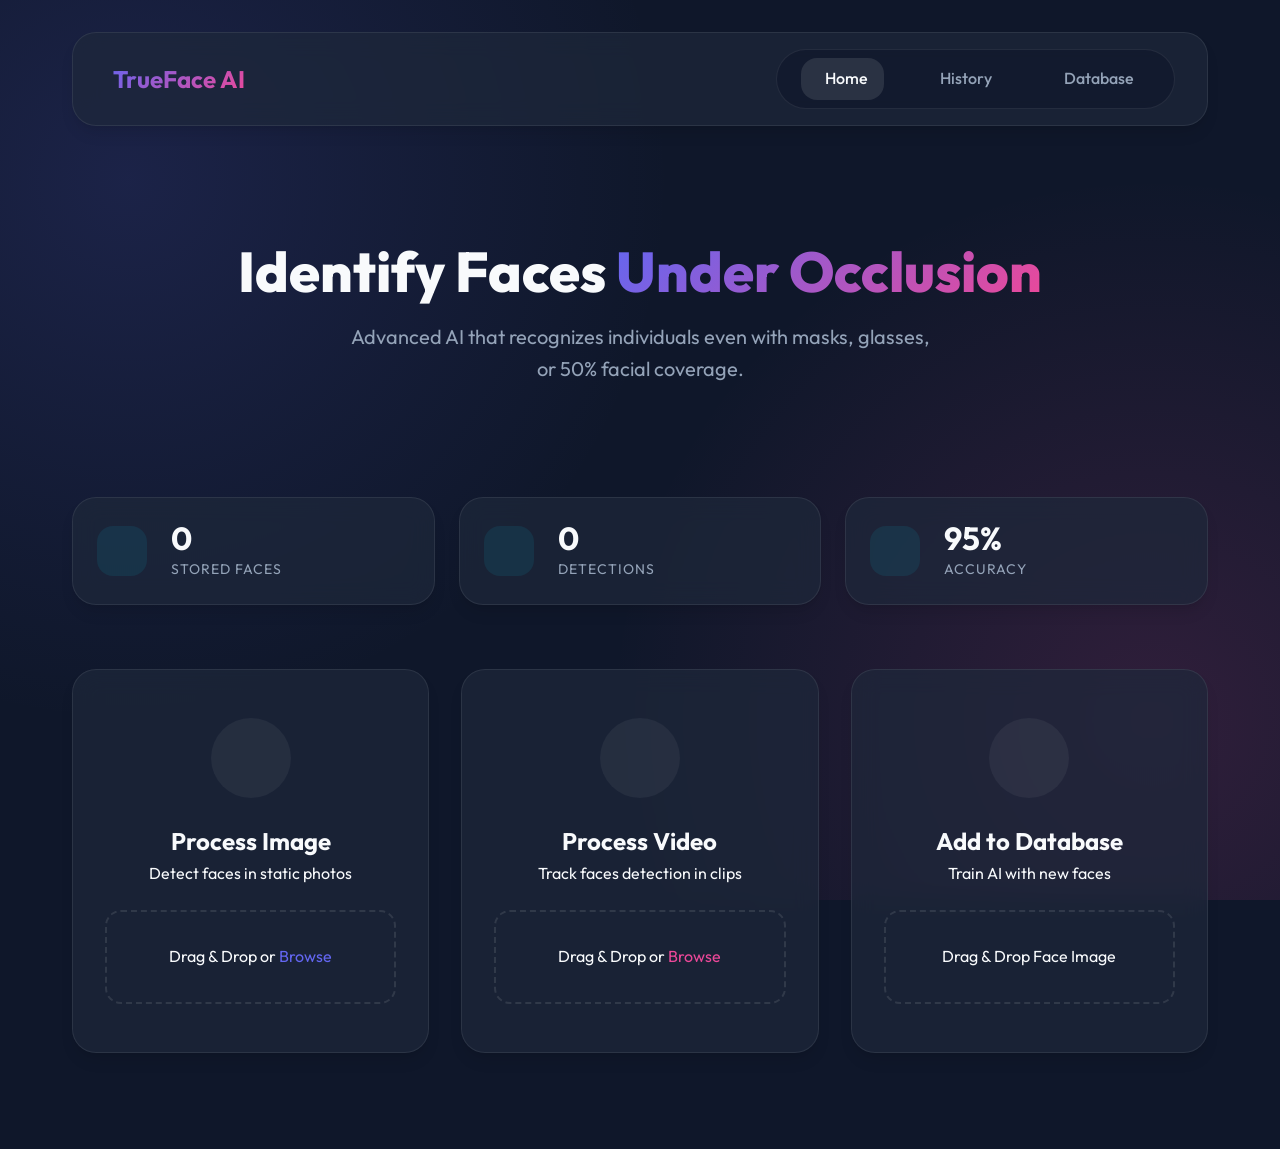
==== frontend/index.html @ a8fec098 "Initial commit: College Project 2 - Face Recognition System" ====
<!DOCTYPE html>
<html lang="en">

<head>
    <meta charset="UTF-8">
    <meta name="viewport" content="width=device-width, initial-scale=1.0">
    <title>TrueFace AI - Advanced Occlusion Recognition</title>
    <!-- Fonts -->
    <link href="https://fonts.googleapis.com/css2?family=Outfit:wght@300;400;500;600;700&display=swap" rel="stylesheet">
    <!-- Ionicons -->
    <script type="module" src="https://unpkg.com/ionicons@7.1.0/dist/ionicons/ionicons.esm.js"></script>
    <script nomodule src="https://unpkg.com/ionicons@7.1.0/dist/ionicons/ionicons.js"></script>
    <!-- CSS -->
    <link rel="stylesheet" href="css/styles.css">
</head>

<body>
    <div class="container">
        <!-- Navigation -->
        <nav class="navbar glass-panel">
            <div class="brand">
                <ion-icon name="scan-outline"></ion-icon>
                TrueFace AI
            </div>
            <div class="nav-links">
                <a href="index.html" class="nav-link active">
                    <ion-icon name="home-outline"></ion-icon> Home
                </a>
                <a href="history.html" class="nav-link">
                    <ion-icon name="time-outline"></ion-icon> History
                </a>
                <a href="admin.html" class="nav-link">
                    <ion-icon name="people-outline"></ion-icon> Database
                </a>
            </div>
        </nav>

        <!-- Hero Section -->
        <header class="hero">
            <h1>Identify Faces <span>Under Occlusion</span></h1>
            <p>Advanced AI that recognizes individuals even with masks, glasses, or 50% facial coverage.</p>
        </header>

        <!-- Stats -->
        <div class="stats-container">
            <div class="glass-panel stat-card">
                <div class="stat-icon"><ion-icon name="people"></ion-icon></div>
                <div class="stat-info">
                    <h3 id="stat-faces">0</h3>
                    <p>Stored Faces</p>
                </div>
            </div>
            <div class="glass-panel stat-card">
                <div class="stat-icon"><ion-icon name="aperture"></ion-icon></div>
                <div class="stat-info">
                    <h3 id="stat-detections">0</h3>
                    <p>Detections</p>
                </div>
            </div>
            <div class="glass-panel stat-card">
                <div class="stat-icon"><ion-icon name="shield-checkmark"></ion-icon></div>
                <div class="stat-info">
                    <h3>95%</h3>
                    <p>Accuracy</p>
                </div>
            </div>
        </div>

        <!-- Upload Section -->
        <div class="upload-grid">
            <!-- Image Upload Card -->
            <div class="glass-panel upload-card" id="drop-zone-image">
                <div class="icon-wrapper">
                    <ion-icon name="image-outline"></ion-icon>
                </div>
                <h2>Process Image</h2>
                <p>Detect faces in static photos</p>

                <div class="upload-area">
                    <p>Drag & Drop or <span style="color: var(--primary); cursor: pointer;">Browse</span></p>
                    <input type="file" id="file-input-image" accept="image/*" hidden>
                </div>

                <div id="preview-container-image" style="display: none; margin-top: 1rem;">
                    <p id="filename-image" style="color: var(--text-muted); margin-bottom: 1rem;"></p>
                    <button id="btn-process-image" class="btn btn-primary">
                        <ion-icon name="analytics-outline"></ion-icon> Analyze Now
                    </button>
                </div>
            </div>

            <!-- Video Upload Card -->
            <div class="glass-panel upload-card" id="drop-zone-video">
                <div class="icon-wrapper">
                    <ion-icon name="videocam-outline"></ion-icon>
                </div>
                <h2>Process Video</h2>
                <p>Track faces detection in clips</p>

                <div class="upload-area">
                    <p>Drag & Drop or <span style="color: var(--secondary); cursor: pointer;">Browse</span></p>
                    <input type="file" id="file-input-video" accept="video/*" hidden>
                </div>

                <div id="preview-container-video" style="display: none; margin-top: 1rem;">
                    <p id="filename-video" style="color: var(--text-muted); margin-bottom: 1rem;"></p>
                    <button id="btn-process-video" class="btn btn-primary" style="background: var(--secondary);">
                        <ion-icon name="play-outline"></ion-icon> Analyze Video
                    </button>
                </div>
            </div>

            <!-- Add to Database Card -->
            <div class="glass-panel upload-card" id="drop-zone-database">
                <div class="icon-wrapper" style="color: var(--success);">
                    <ion-icon name="person-add-outline"></ion-icon>
                </div>
                <h2>Add to Database</h2>
                <p>Train AI with new faces</p>

                <div class="upload-area">
                    <p>Drag & Drop Face Image</p>
                    <input type="file" id="file-input-database" accept="image/*" hidden>
                </div>

                <div id="database-inputs" style="display: none; margin-top: 1.5rem; text-align: left;">
                    <div style="margin-bottom: 1rem;">
                        <label style="font-size: 0.9rem; color: var(--text-muted);">Full Name</label>
                        <input type="text" id="db-person-name" placeholder="e.g. John Doe"
                            style="width: 100%; padding: 0.8rem; background: rgba(0,0,0,0.3); border: 1px solid var(--surface-glass-border); color: white; border-radius: 0.5rem; margin-top: 0.3rem;">
                    </div>

                    <img id="db-preview-img" src=""
                        style="width: 100%; height: 150px; object-fit: cover; border-radius: 0.5rem; margin-bottom: 1rem; border: 1px solid var(--surface-glass-border);">

                    <button id="btn-add-database" class="btn btn-primary"
                        style="width: 100%; background: var(--success); justify-content: center;">
                        <ion-icon name="save-outline"></ion-icon> Save Face
                    </button>
                    <p id="db-status-msg"
                        style="margin-top: 1rem; font-size: 0.9rem; text-align: center; color: var(--text-muted);"></p>
                </div>
            </div>
        </div>
    </div>

    <!-- Processing Overlay -->
    <div id="processing-overlay" class="processing-overlay" style="display: none;">
        <div class="loader"></div>
        <h2 style="margin-bottom: 0.5rem;">Analyzing Content</h2>
        <p style="color: var(--text-muted);">Downloading models (first run) or processing...</p>
    </div>

    <script src="js/main.js"></script>
</body>

</html>
---- frontend/css/styles.css ----
/* TrueFace AI - Premium Modern Design System */
@import url('https://fonts.googleapis.com/css2?family=Outfit:wght@300;400;500;600;700&family=JetBrains+Mono:wght@400;700&display=swap');

:root {
    /* Core Colors */
    --bg-dark: #0f172a;
    --bg-darker: #020617;
    --surface-dark: #1e293b;
    --surface-glass: rgba(30, 41, 59, 0.7);
    --surface-glass-border: rgba(255, 255, 255, 0.08);

    /* Brand Colors */
    --primary: #6366f1;
    --primary-glow: #818cf8;
    --secondary: #ec4899;
    --accent: #06b6d4;

    /* Text Colors */
    --text-main: #f8fafc;
    --text-muted: #94a3b8;
    --text-highlight: #e2e8f0;

    /* Functional Colors */
    --success: #10b981;
    --warning: #f59e0b;
    --error: #ef4444;

    /* Gradients */
    --gradient-main: linear-gradient(135deg, var(--primary) 0%, var(--secondary) 100%);
    --gradient-glow: linear-gradient(135deg, rgba(99, 102, 241, 0.5) 0%, rgba(236, 72, 153, 0.5) 100%);

    /* Shadows */
    --shadow-sm: 0 4px 6px -1px rgba(0, 0, 0, 0.1), 0 2px 4px -1px rgba(0, 0, 0, 0.06);
    --shadow-lg: 0 10px 15px -3px rgba(0, 0, 0, 0.1), 0 4px 6px -2px rgba(0, 0, 0, 0.05);
    --shadow-glow: 0 0 20px rgba(99, 102, 241, 0.3);
}

* {
    margin: 0;
    padding: 0;
    box-sizing: border-box;
    font-family: 'Outfit', sans-serif;
}

body {
    background-color: var(--bg-dark);
    background-image:
        radial-gradient(circle at 10% 20%, rgba(99, 102, 241, 0.15) 0%, transparent 40%),
        radial-gradient(circle at 90% 80%, rgba(236, 72, 153, 0.15) 0%, transparent 40%);
    background-attachment: fixed;
    color: var(--text-main);
    line-height: 1.6;
    min-height: 100vh;
    overflow-x: hidden;
}

/* Animations */
@keyframes fadeIn {
    from {
        opacity: 0;
        transform: translateY(20px);
    }

    to {
        opacity: 1;
        transform: translateY(0);
    }
}

@keyframes float {
    0% {
        transform: translateY(0px);
    }

    50% {
        transform: translateY(-10px);
    }

    100% {
        transform: translateY(0px);
    }
}

@keyframes pulse-glow {
    0% {
        box-shadow: 0 0 0 0 rgba(99, 102, 241, 0.4);
    }

    70% {
        box-shadow: 0 0 0 15px rgba(99, 102, 241, 0);
    }

    100% {
        box-shadow: 0 0 0 0 rgba(99, 102, 241, 0);
    }
}

/* Layout */
.container {
    max-width: 1200px;
    margin: 0 auto;
    padding: 2rem;
}

/* Glassmorphism Components */
.glass-panel {
    background: var(--surface-glass);
    backdrop-filter: blur(12px);
    -webkit-backdrop-filter: blur(12px);
    border: 1px solid var(--surface-glass-border);
    border-radius: 1.5rem;
    box-shadow: var(--shadow-lg);
}

/* Navigation */
.navbar {
    display: flex;
    justify-content: space-between;
    align-items: center;
    padding: 1rem 2rem;
    margin-bottom: 3rem;
    position: sticky;
    top: 1rem;
    z-index: 100;
}

.brand {
    font-size: 1.5rem;
    font-weight: 700;
    background: var(--gradient-main);
    -webkit-background-clip: text;
    -webkit-text-fill-color: transparent;
    display: flex;
    align-items: center;
    gap: 0.5rem;
}

.nav-links {
    display: flex;
    gap: 2rem;
    background: rgba(15, 23, 42, 0.6);
    padding: 0.5rem 1.5rem;
    border-radius: 2rem;
    border: 1px solid var(--surface-glass-border);
}

.nav-link {
    color: var(--text-muted);
    text-decoration: none;
    font-weight: 500;
    transition: all 0.3s ease;
    padding: 0.5rem 1rem;
    border-radius: 1rem;
    display: flex;
    align-items: center;
    gap: 0.5rem;
}

.nav-link:hover,
.nav-link.active {
    color: var(--text-main);
    background: rgba(255, 255, 255, 0.1);
}

.nav-link i {
    font-size: 1.1em;
}

/* Hero Section */
.hero {
    text-align: center;
    padding: 4rem 0;
    animation: fadeIn 0.8s ease-out;
}

.hero h1 {
    font-size: 3.5rem;
    font-weight: 800;
    margin-bottom: 1rem;
    line-height: 1.2;
}

.hero h1 span {
    background: var(--gradient-main);
    -webkit-background-clip: text;
    -webkit-text-fill-color: transparent;
}

.hero p {
    font-size: 1.25rem;
    color: var(--text-muted);
    max-width: 600px;
    margin: 0 auto 3rem;
}

/* Upload Cards */
.upload-grid {
    display: grid;
    grid-template-columns: repeat(auto-fit, minmax(350px, 1fr));
    gap: 2rem;
    margin-bottom: 4rem;
}

.upload-card {
    padding: 3rem 2rem;
    text-align: center;
    transition: all 0.4s ease;
    cursor: pointer;
    position: relative;
    overflow: hidden;
}

.upload-card:hover {
    transform: translateY(-5px);
    box-shadow: var(--shadow-glow);
    border-color: rgba(99, 102, 241, 0.5);
}

.upload-card::before {
    content: '';
    position: absolute;
    top: 0;
    left: 0;
    width: 100%;
    height: 100%;
    background: var(--gradient-glow);
    opacity: 0;
    transition: opacity 0.4s ease;
    z-index: -1;
}

.upload-card:hover::before {
    opacity: 0.1;
}

.icon-wrapper {
    width: 80px;
    height: 80px;
    background: rgba(255, 255, 255, 0.05);
    border-radius: 50%;
    display: flex;
    align-items: center;
    justify-content: center;
    margin: 0 auto 1.5rem;
    color: var(--primary);
    font-size: 2rem;
    transition: all 0.3s ease;
}

.upload-card:hover .icon-wrapper {
    background: var(--primary);
    color: white;
    transform: scale(1.1);
}

.upload-area {
    border: 2px dashed rgba(255, 255, 255, 0.1);
    border-radius: 1rem;
    padding: 2rem;
    margin-top: 1.5rem;
    transition: all 0.3s ease;
}

.upload-area:hover,
.upload-area.drag-over {
    border-color: var(--primary);
    background: rgba(99, 102, 241, 0.1);
}

/* Buttons */
.btn {
    display: inline-flex;
    align-items: center;
    gap: 0.75rem;
    padding: 0.875rem 2rem;
    border-radius: 1rem;
    font-weight: 600;
    border: none;
    cursor: pointer;
    transition: all 0.3s ease;
    font-size: 1rem;
}

.btn-primary {
    background: var(--gradient-main);
    color: white;
    box-shadow: 0 4px 15px rgba(99, 102, 241, 0.4);
}

.btn-primary:hover {
    transform: translateY(-2px);
    box-shadow: 0 6px 20px rgba(236, 72, 153, 0.4);
}

.btn-secondary {
    background: rgba(255, 255, 255, 0.1);
    color: var(--text-main);
    border: 1px solid rgba(255, 255, 255, 0.1);
}

.btn-secondary:hover {
    background: rgba(255, 255, 255, 0.2);
}

/* Stats Dashboard */
.stats-container {
    display: grid;
    grid-template-columns: repeat(3, 1fr);
    gap: 1.5rem;
    margin-bottom: 4rem;
}

.stat-card {
    padding: 1.5rem;
    display: flex;
    align-items: center;
    gap: 1.5rem;
}

.stat-icon {
    width: 50px;
    height: 50px;
    background: rgba(6, 182, 212, 0.1);
    color: var(--accent);
    border-radius: 1rem;
    display: flex;
    align-items: center;
    justify-content: center;
    font-size: 1.5rem;
}

.stat-info h3 {
    font-size: 2rem;
    font-weight: 700;
    line-height: 1;
    margin-bottom: 0.25rem;
}

.stat-info p {
    color: var(--text-muted);
    font-size: 0.875rem;
    text-transform: uppercase;
    letter-spacing: 1px;
}

/* Results Section */
.results-container {
    display: grid;
    grid-template-columns: 1.5fr 1fr;
    gap: 2rem;
}

.image-preview-card {
    position: relative;
    overflow: hidden;
    min-height: 400px;
    display: flex;
    align-items: center;
    justify-content: center;
    background: #000;
}

.image-preview-card img {
    max-width: 100%;
    max-height: 500px;
    border-radius: 0.5rem;
}

.detections-list {
    display: flex;
    flex-direction: column;
    gap: 1rem;
    max-height: 600px;
    overflow-y: auto;
    padding-right: 0.5rem;
}

.detection-card {
    background: rgba(30, 41, 59, 0.5);
    padding: 1rem;
    border-radius: 1rem;
    display: flex;
    gap: 1rem;
    align-items: center;
    border: 1px solid var(--surface-glass-border);
    transition: all 0.3s ease;
}

.detection-card:hover {
    background: rgba(30, 41, 59, 0.8);
    border-color: var(--primary);
}

.face-thumbnail {
    width: 60px;
    height: 60px;
    border-radius: 0.75rem;
    object-fit: cover;
    border: 2px solid var(--accent);
}

.match-score {
    height: 6px;
    background: rgba(255, 255, 255, 0.1);
    border-radius: 3px;
    margin-top: 0.5rem;
    overflow: hidden;
}

.match-score-fill {
    height: 100%;
    background: var(--gradient-main);
    border-radius: 3px;
    transition: width 1s ease-out;
}

/* Processing Overlay */
.processing-overlay {
    position: fixed;
    top: 0;
    left: 0;
    width: 100%;
    height: 100%;
    background: rgba(2, 6, 23, 0.9);
    backdrop-filter: blur(8px);
    display: flex;
    flex-direction: column;
    align-items: center;
    justify-content: center;
    z-index: 1000;
}

.loader {
    width: 60px;
    height: 60px;
    border: 4px solid rgba(99, 102, 241, 0.1);
    border-top-color: var(--primary);
    border-radius: 50%;
    animation: spin 1s linear infinite;
    margin-bottom: 1rem;
}

@keyframes spin {
    to {
        transform: rotate(360deg);
    }
}

/* Scrollbar */
::-webkit-scrollbar {
    width: 8px;
}

::-webkit-scrollbar-track {
    background: var(--bg-dark);
}

::-webkit-scrollbar-thumb {
    background: var(--surface-dark);
    border-radius: 4px;
}

::-webkit-scrollbar-thumb:hover {
    background: var(--primary);
}

/* Responsive */
@media (max-width: 768px) {
    .navbar {
        flex-direction: column;
        gap: 1rem;
    }

    .nav-links {
        width: 100%;
        justify-content: center;
        overflow-x: auto;
    }

    .stats-container {
        grid-template-columns: 1fr;
    }

    .results-container {
        grid-template-columns: 1fr;
    }

    .hero h1 {
        font-size: 2.5rem;
    }
}
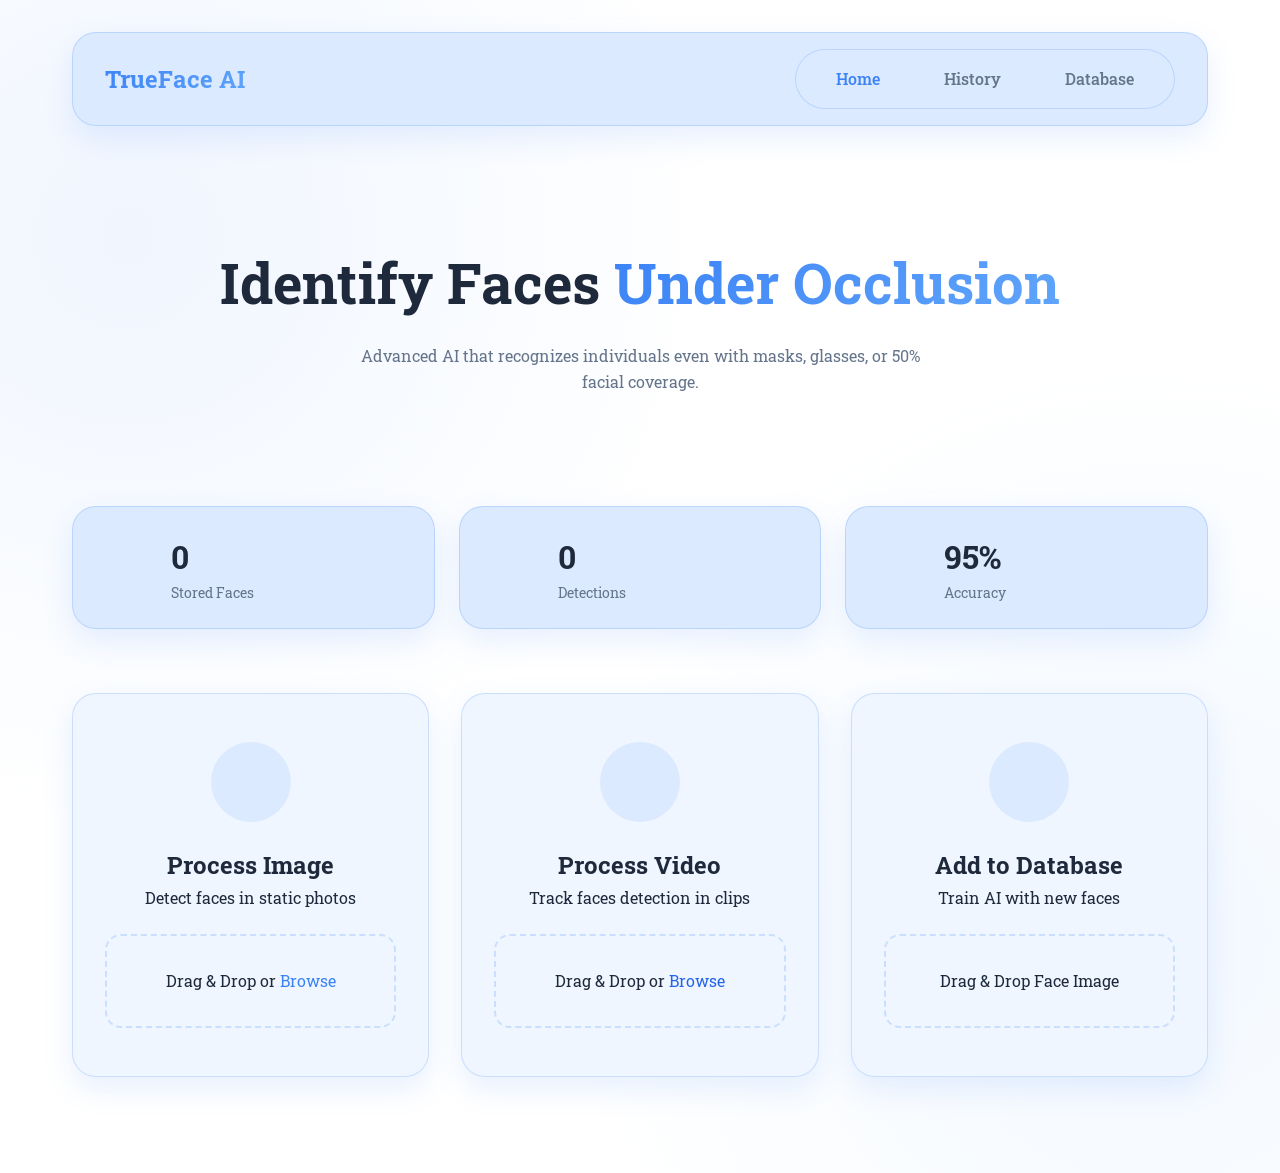
==== commit 523eb93e: "second commit, mostly the final one" ====
--- a/frontend/index.html
+++ b/frontend/index.html
@@ -134,7 +134,7 @@
                         style="width: 100%; height: 150px; object-fit: cover; border-radius: 0.5rem; margin-bottom: 1rem; border: 1px solid var(--surface-glass-border);">
 
                     <button id="btn-add-database" class="btn btn-primary"
-                        style="width: 100%; background: var(--success); justify-content: center;">
+                        style="width: 100%; background: var(--success); justify-content: center; color: black;">
                         <ion-icon name="save-outline"></ion-icon> Save Face
                     </button>
                     <p id="db-status-msg"
--- a/frontend/css/styles.css
+++ b/frontend/css/styles.css
@@ -1,491 +1,417 @@
-/* TrueFace AI - Premium Modern Design System */
-@import url('https://fonts.googleapis.com/css2?family=Outfit:wght@300;400;500;600;700&family=JetBrains+Mono:wght@400;700&display=swap');
+/* TrueFace AI - White Blue Minimal Design System */
+
+@import url('https://fonts.googleapis.com/css2?family=Roboto+Slab:wght@300;400;500;600;700&family=JetBrains+Mono:wght@400;700&display=swap');
 
 :root {
-    /* Core Colors */
-    --bg-dark: #0f172a;
-    --bg-darker: #020617;
-    --surface-dark: #1e293b;
-    --surface-glass: rgba(30, 41, 59, 0.7);
-    --surface-glass-border: rgba(255, 255, 255, 0.08);
-
-    /* Brand Colors */
-    --primary: #6366f1;
-    --primary-glow: #818cf8;
-    --secondary: #ec4899;
-    --accent: #06b6d4;
-
-    /* Text Colors */
-    --text-main: #f8fafc;
-    --text-muted: #94a3b8;
-    --text-highlight: #e2e8f0;
-
-    /* Functional Colors */
-    --success: #10b981;
-    --warning: #f59e0b;
-    --error: #ef4444;
+
+    /* Base Colors */
+    --bg-main: #ffffff;
+    --bg-soft: #f5f8ff;
+
+    --surface-main: #ffffff;
+    --surface-soft: #eff6ff;
+
+    --border-soft: rgba(59,130,246,0.2);
+
+    /* Primary Blue Palette */
+    --primary: #3b82f6;
+    --primary-soft: #60a5fa;
+    --primary-light: #dbeafe;
+
+    --secondary: #2563eb;
+    --accent: #93c5fd;
+
+    /* Text */
+    --text-main: #1e293b;
+    --text-muted: #64748b;
 
     /* Gradients */
-    --gradient-main: linear-gradient(135deg, var(--primary) 0%, var(--secondary) 100%);
-    --gradient-glow: linear-gradient(135deg, rgba(99, 102, 241, 0.5) 0%, rgba(236, 72, 153, 0.5) 100%);
+    --gradient-main: linear-gradient(135deg,#3b82f6,#60a5fa);
 
     /* Shadows */
-    --shadow-sm: 0 4px 6px -1px rgba(0, 0, 0, 0.1), 0 2px 4px -1px rgba(0, 0, 0, 0.06);
-    --shadow-lg: 0 10px 15px -3px rgba(0, 0, 0, 0.1), 0 4px 6px -2px rgba(0, 0, 0, 0.05);
-    --shadow-glow: 0 0 20px rgba(99, 102, 241, 0.3);
-}
-
-* {
-    margin: 0;
-    padding: 0;
-    box-sizing: border-box;
-    font-family: 'Outfit', sans-serif;
-}
-
-body {
-    background-color: var(--bg-dark);
+    --shadow-sm: 0 2px 6px rgba(59,130,246,0.08);
+    --shadow-lg: 0 12px 30px rgba(59,130,246,0.12);
+}
+
+*{
+    margin:0;
+    padding:0;
+    box-sizing:border-box;
+    font-family:'Roboto Slab',serif;
+}
+
+body{
+
+    background-color:var(--bg-main);
+
     background-image:
-        radial-gradient(circle at 10% 20%, rgba(99, 102, 241, 0.15) 0%, transparent 40%),
-        radial-gradient(circle at 90% 80%, rgba(236, 72, 153, 0.15) 0%, transparent 40%);
-    background-attachment: fixed;
-    color: var(--text-main);
-    line-height: 1.6;
-    min-height: 100vh;
-    overflow-x: hidden;
+    radial-gradient(circle at 10% 20%, rgba(59,130,246,0.08) 0%, transparent 40%),
+    radial-gradient(circle at 90% 80%, rgba(96,165,250,0.08) 0%, transparent 40%);
+
+    color:var(--text-main);
+    line-height:1.6;
+    min-height:100vh;
 }
 
 /* Animations */
-@keyframes fadeIn {
-    from {
-        opacity: 0;
-        transform: translateY(20px);
-    }
-
-    to {
-        opacity: 1;
-        transform: translateY(0);
-    }
-}
-
-@keyframes float {
-    0% {
-        transform: translateY(0px);
-    }
-
-    50% {
-        transform: translateY(-10px);
-    }
-
-    100% {
-        transform: translateY(0px);
-    }
-}
-
-@keyframes pulse-glow {
-    0% {
-        box-shadow: 0 0 0 0 rgba(99, 102, 241, 0.4);
-    }
-
-    70% {
-        box-shadow: 0 0 0 15px rgba(99, 102, 241, 0);
-    }
-
-    100% {
-        box-shadow: 0 0 0 0 rgba(99, 102, 241, 0);
-    }
+
+@keyframes fadeIn{
+from{opacity:0;transform:translateY(20px);}
+to{opacity:1;transform:translateY(0);}
+}
+
+@keyframes spin{
+to{transform:rotate(360deg);}
 }
 
 /* Layout */
-.container {
-    max-width: 1200px;
-    margin: 0 auto;
-    padding: 2rem;
-}
-
-/* Glassmorphism Components */
-.glass-panel {
-    background: var(--surface-glass);
-    backdrop-filter: blur(12px);
-    -webkit-backdrop-filter: blur(12px);
-    border: 1px solid var(--surface-glass-border);
-    border-radius: 1.5rem;
-    box-shadow: var(--shadow-lg);
-}
-
-/* Navigation */
-.navbar {
-    display: flex;
-    justify-content: space-between;
-    align-items: center;
-    padding: 1rem 2rem;
-    margin-bottom: 3rem;
-    position: sticky;
-    top: 1rem;
-    z-index: 100;
-}
-
-.brand {
-    font-size: 1.5rem;
-    font-weight: 700;
-    background: var(--gradient-main);
-    -webkit-background-clip: text;
-    -webkit-text-fill-color: transparent;
-    display: flex;
-    align-items: center;
-    gap: 0.5rem;
-}
-
-.nav-links {
-    display: flex;
-    gap: 2rem;
-    background: rgba(15, 23, 42, 0.6);
-    padding: 0.5rem 1.5rem;
-    border-radius: 2rem;
-    border: 1px solid var(--surface-glass-border);
-}
-
-.nav-link {
-    color: var(--text-muted);
-    text-decoration: none;
-    font-weight: 500;
-    transition: all 0.3s ease;
-    padding: 0.5rem 1rem;
-    border-radius: 1rem;
-    display: flex;
-    align-items: center;
-    gap: 0.5rem;
+
+.container{
+max-width:1200px;
+margin:0 auto;
+padding:2rem;
+}
+
+/* Glass Panels */
+
+.glass-panel{
+background:rgba(219,234,254);
+border:1px solid var(--border-soft);
+border-radius:1.5rem;
+box-shadow:var(--shadow-lg);
+}
+
+/* Navbar */
+
+.navbar{
+display:flex;
+justify-content:space-between;
+align-items:center;
+padding:1rem 2rem;
+margin-bottom:3rem;
+position:sticky;
+top:1rem;
+z-index:100;
+}
+
+.brand{
+flex-direction: row;
+align-items: center;
+font-size:1.5rem;
+font-weight:700;
+background:var(--gradient-main);
+-webkit-background-clip:text;
+-webkit-text-fill-color:transparent;
+}
+
+.nav-links{
+display:flex;
+gap:2rem;
+background:rgba(219,234,254,0.4);
+padding:0.5rem 1.5rem;
+border-radius:2rem;
+border:1px solid var(--border-soft);
+}
+
+.nav-link{
+color:var(--text-muted);
+text-decoration:none;
+font-weight:500;
+padding:0.5rem 1rem;
+border-radius:1rem;
+transition:all .3s ease;
 }
 
 .nav-link:hover,
-.nav-link.active {
-    color: var(--text-main);
-    background: rgba(255, 255, 255, 0.1);
-}
-
-.nav-link i {
-    font-size: 1.1em;
-}
-
-/* Hero Section */
-.hero {
-    text-align: center;
-    padding: 4rem 0;
-    animation: fadeIn 0.8s ease-out;
-}
-
-.hero h1 {
-    font-size: 3.5rem;
-    font-weight: 800;
-    margin-bottom: 1rem;
-    line-height: 1.2;
-}
-
-.hero h1 span {
-    background: var(--gradient-main);
-    -webkit-background-clip: text;
-    -webkit-text-fill-color: transparent;
-}
-
-.hero p {
-    font-size: 1.25rem;
-    color: var(--text-muted);
-    max-width: 600px;
-    margin: 0 auto 3rem;
+.nav-link.active{
+background:var(--primary-light);
+color:var(--primary);
+}
+
+/* Hero */
+
+.hero{
+text-align:center;
+padding:4rem 0;
+animation:fadeIn .8s ease-out;
+}
+
+.hero h1{
+font-size:3.5rem;
+margin-bottom:1rem;
+}
+
+.hero h1 span{
+background:var(--gradient-main);
+-webkit-background-clip:text;
+-webkit-text-fill-color:transparent;
+}
+
+.hero p{
+color:var(--text-muted);
+max-width:600px;
+margin:0 auto 3rem;
 }
 
 /* Upload Cards */
-.upload-grid {
-    display: grid;
-    grid-template-columns: repeat(auto-fit, minmax(350px, 1fr));
-    gap: 2rem;
-    margin-bottom: 4rem;
-}
-
-.upload-card {
-    padding: 3rem 2rem;
-    text-align: center;
-    transition: all 0.4s ease;
-    cursor: pointer;
-    position: relative;
-    overflow: hidden;
-}
-
-.upload-card:hover {
-    transform: translateY(-5px);
-    box-shadow: var(--shadow-glow);
-    border-color: rgba(99, 102, 241, 0.5);
-}
-
-.upload-card::before {
-    content: '';
-    position: absolute;
-    top: 0;
-    left: 0;
-    width: 100%;
-    height: 100%;
-    background: var(--gradient-glow);
-    opacity: 0;
-    transition: opacity 0.4s ease;
-    z-index: -1;
-}
-
-.upload-card:hover::before {
-    opacity: 0.1;
-}
-
-.icon-wrapper {
-    width: 80px;
-    height: 80px;
-    background: rgba(255, 255, 255, 0.05);
-    border-radius: 50%;
-    display: flex;
-    align-items: center;
-    justify-content: center;
-    margin: 0 auto 1.5rem;
-    color: var(--primary);
-    font-size: 2rem;
-    transition: all 0.3s ease;
-}
-
-.upload-card:hover .icon-wrapper {
-    background: var(--primary);
-    color: white;
-    transform: scale(1.1);
-}
-
-.upload-area {
-    border: 2px dashed rgba(255, 255, 255, 0.1);
-    border-radius: 1rem;
-    padding: 2rem;
-    margin-top: 1.5rem;
-    transition: all 0.3s ease;
+
+.upload-grid{
+display:grid;
+grid-template-columns:repeat(auto-fit,minmax(350px,1fr));
+gap:2rem;
+margin-bottom:4rem;
+}
+
+.upload-card{
+padding:3rem 2rem;
+text-align:center;
+cursor:pointer;
+transition:all .3s ease;
+border-radius:1.5rem;
+background:var(--surface-soft);
+border:1px solid var(--border-soft);
+}
+
+.upload-card:hover{
+transform:translateY(-4px);
+box-shadow:var(--shadow-lg);
+}
+
+/* Icons */
+
+.icon-wrapper{
+width:80px;
+height:80px;
+background:var(--primary-light);
+border-radius:50%;
+display:flex;
+align-items:center;
+justify-content:center;
+margin:0 auto 1.5rem;
+color:var(--primary);
+font-size:2rem;
+}
+
+/* Upload Area */
+
+.upload-area{
+border:2px dashed var(--border-soft);
+border-radius:1rem;
+padding:2rem;
+margin-top:1.5rem;
+transition:all .3s ease;
 }
 
 .upload-area:hover,
-.upload-area.drag-over {
-    border-color: var(--primary);
-    background: rgba(99, 102, 241, 0.1);
+.upload-area.drag-over{
+border-color:var(--primary);
+background:var(--primary-light);
 }
 
 /* Buttons */
-.btn {
-    display: inline-flex;
-    align-items: center;
-    gap: 0.75rem;
-    padding: 0.875rem 2rem;
-    border-radius: 1rem;
-    font-weight: 600;
-    border: none;
-    cursor: pointer;
-    transition: all 0.3s ease;
-    font-size: 1rem;
-}
-
-.btn-primary {
-    background: var(--gradient-main);
-    color: white;
-    box-shadow: 0 4px 15px rgba(99, 102, 241, 0.4);
-}
-
-.btn-primary:hover {
-    transform: translateY(-2px);
-    box-shadow: 0 6px 20px rgba(236, 72, 153, 0.4);
-}
-
-.btn-secondary {
-    background: rgba(255, 255, 255, 0.1);
-    color: var(--text-main);
-    border: 1px solid rgba(255, 255, 255, 0.1);
-}
-
-.btn-secondary:hover {
-    background: rgba(255, 255, 255, 0.2);
-}
-
-/* Stats Dashboard */
-.stats-container {
-    display: grid;
-    grid-template-columns: repeat(3, 1fr);
-    gap: 1.5rem;
-    margin-bottom: 4rem;
-}
-
-.stat-card {
-    padding: 1.5rem;
-    display: flex;
-    align-items: center;
-    gap: 1.5rem;
-}
-
-.stat-icon {
-    width: 50px;
-    height: 50px;
-    background: rgba(6, 182, 212, 0.1);
-    color: var(--accent);
-    border-radius: 1rem;
-    display: flex;
-    align-items: center;
-    justify-content: center;
-    font-size: 1.5rem;
-}
-
-.stat-info h3 {
-    font-size: 2rem;
-    font-weight: 700;
-    line-height: 1;
-    margin-bottom: 0.25rem;
-}
-
-.stat-info p {
-    color: var(--text-muted);
-    font-size: 0.875rem;
-    text-transform: uppercase;
-    letter-spacing: 1px;
-}
-
-/* Results Section */
-.results-container {
-    display: grid;
-    grid-template-columns: 1.5fr 1fr;
-    gap: 2rem;
-}
-
-.image-preview-card {
-    position: relative;
-    overflow: hidden;
-    min-height: 400px;
-    display: flex;
-    align-items: center;
-    justify-content: center;
-    background: #000;
-}
-
-.image-preview-card img {
-    max-width: 100%;
-    max-height: 500px;
-    border-radius: 0.5rem;
-}
-
-.detections-list {
-    display: flex;
-    flex-direction: column;
-    gap: 1rem;
-    max-height: 600px;
-    overflow-y: auto;
-    padding-right: 0.5rem;
-}
-
-.detection-card {
-    background: rgba(30, 41, 59, 0.5);
-    padding: 1rem;
-    border-radius: 1rem;
-    display: flex;
-    gap: 1rem;
-    align-items: center;
-    border: 1px solid var(--surface-glass-border);
-    transition: all 0.3s ease;
-}
-
-.detection-card:hover {
-    background: rgba(30, 41, 59, 0.8);
-    border-color: var(--primary);
-}
-
-.face-thumbnail {
-    width: 60px;
-    height: 60px;
-    border-radius: 0.75rem;
-    object-fit: cover;
-    border: 2px solid var(--accent);
-}
-
-.match-score {
-    height: 6px;
-    background: rgba(255, 255, 255, 0.1);
-    border-radius: 3px;
-    margin-top: 0.5rem;
-    overflow: hidden;
-}
-
-.match-score-fill {
-    height: 100%;
-    background: var(--gradient-main);
-    border-radius: 3px;
-    transition: width 1s ease-out;
-}
-
-/* Processing Overlay */
-.processing-overlay {
-    position: fixed;
-    top: 0;
-    left: 0;
-    width: 100%;
-    height: 100%;
-    background: rgba(2, 6, 23, 0.9);
-    backdrop-filter: blur(8px);
-    display: flex;
-    flex-direction: column;
-    align-items: center;
-    justify-content: center;
-    z-index: 1000;
-}
-
-.loader {
-    width: 60px;
-    height: 60px;
-    border: 4px solid rgba(99, 102, 241, 0.1);
-    border-top-color: var(--primary);
-    border-radius: 50%;
-    animation: spin 1s linear infinite;
-    margin-bottom: 1rem;
-}
-
-@keyframes spin {
-    to {
-        transform: rotate(360deg);
-    }
+
+.btn{
+display:inline-flex;
+align-items:center;
+gap:.75rem;
+padding:.875rem 2rem;
+border-radius:1rem;
+font-weight:600;
+border:none;
+cursor:pointer;
+transition:.3s;
+}
+
+.btn-primary{
+background:var(--gradient-main);
+color:white;
+}
+
+.btn-primary:hover{
+background:var(--secondary);
+}
+
+.btn-secondary{
+background:var(--primary-light);
+color:var(--secondary);
+border:1px solid var(--accent);
+}
+
+.btn-secondary:hover{
+background:var(--accent);
+}
+
+/* Stats */
+
+.stats-container{
+display:grid;
+grid-template-columns:repeat(3,1fr);
+gap:1.5rem;
+margin-bottom:4rem;
+}
+
+.stat-card{
+padding:1.5rem;
+display:flex;
+align-items:center;
+gap:1.5rem;
+}
+
+.stat-icon{
+width:50px;
+height:50px;
+background:var(--primary-light);
+color:var(--primary);
+border-radius:1rem;
+display:flex;
+align-items:center;
+justify-content:center;
+font-size:1.5rem;
+}
+
+.stat-info h3{
+font-size:2rem;
+}
+
+.stat-info p{
+color:var(--text-muted);
+font-size:.85rem;
+}
+
+/* Results */
+
+.results-container{
+display:grid;
+grid-template-columns:1.5fr 1fr;
+gap:2rem;
+}
+
+.image-preview-card{
+min-height:400px;
+display:flex;
+align-items:center;
+justify-content:center;
+background:#eef4ff;
+border-radius:1rem;
+}
+
+.image-preview-card img{
+max-width:100%;
+max-height:500px;
+border-radius:.5rem;
+}
+
+/* Detection Cards */
+
+.detections-list{
+display:flex;
+flex-direction:column;
+gap:1rem;
+max-height:600px;
+overflow-y:auto;
+}
+
+.detection-card{
+background:var(--primary-light);
+padding:1rem;
+border-radius:1rem;
+display:flex;
+gap:1rem;
+align-items:center;
+border:1px solid var(--border-soft);
+transition:.3s;
+}
+
+.detection-card:hover{
+background:#bfdbfe;
+border-color:var(--primary);
+}
+
+.face-thumbnail{
+width:60px;
+height:60px;
+border-radius:.75rem;
+object-fit:cover;
+border:2px solid var(--accent);
+}
+
+/* Progress */
+
+.match-score{
+height:6px;
+background:#e0e7ff;
+border-radius:3px;
+margin-top:.5rem;
+overflow:hidden;
+}
+
+.match-score-fill{
+height:100%;
+background:var(--gradient-main);
+transition:width 1s ease-out;
+}
+
+/* Loader */
+
+.processing-overlay{
+position:fixed;
+top:0;
+left:0;
+width:100%;
+height:100%;
+background:rgba(255,255,255,0.85);
+display:flex;
+flex-direction:column;
+align-items:center;
+justify-content:center;
+z-index:1000;
+}
+
+.loader{
+width:60px;
+height:60px;
+border:4px solid #dbeafe;
+border-top-color:var(--primary);
+border-radius:50%;
+animation:spin 1s linear infinite;
 }
 
 /* Scrollbar */
-::-webkit-scrollbar {
-    width: 8px;
-}
-
-::-webkit-scrollbar-track {
-    background: var(--bg-dark);
-}
-
-::-webkit-scrollbar-thumb {
-    background: var(--surface-dark);
-    border-radius: 4px;
-}
-
-::-webkit-scrollbar-thumb:hover {
-    background: var(--primary);
+
+::-webkit-scrollbar{
+width:8px;
+}
+
+::-webkit-scrollbar-thumb{
+background:var(--primary-soft);
+border-radius:4px;
 }
 
 /* Responsive */
-@media (max-width: 768px) {
-    .navbar {
-        flex-direction: column;
-        gap: 1rem;
-    }
-
-    .nav-links {
-        width: 100%;
-        justify-content: center;
-        overflow-x: auto;
-    }
-
-    .stats-container {
-        grid-template-columns: 1fr;
-    }
-
-    .results-container {
-        grid-template-columns: 1fr;
-    }
-
-    .hero h1 {
-        font-size: 2.5rem;
-    }
+
+@media(max-width:768px){
+
+.navbar{
+flex-direction:column;
+gap:1rem;
+}
+
+.nav-links{
+width:100%;
+justify-content:center;
+overflow-x:auto;
+}
+
+.stats-container{
+grid-template-columns:1fr;
+}
+
+.results-container{
+grid-template-columns:1fr;
+}
+
+.hero h1{
+font-size:2.5rem;
+}
+
 }
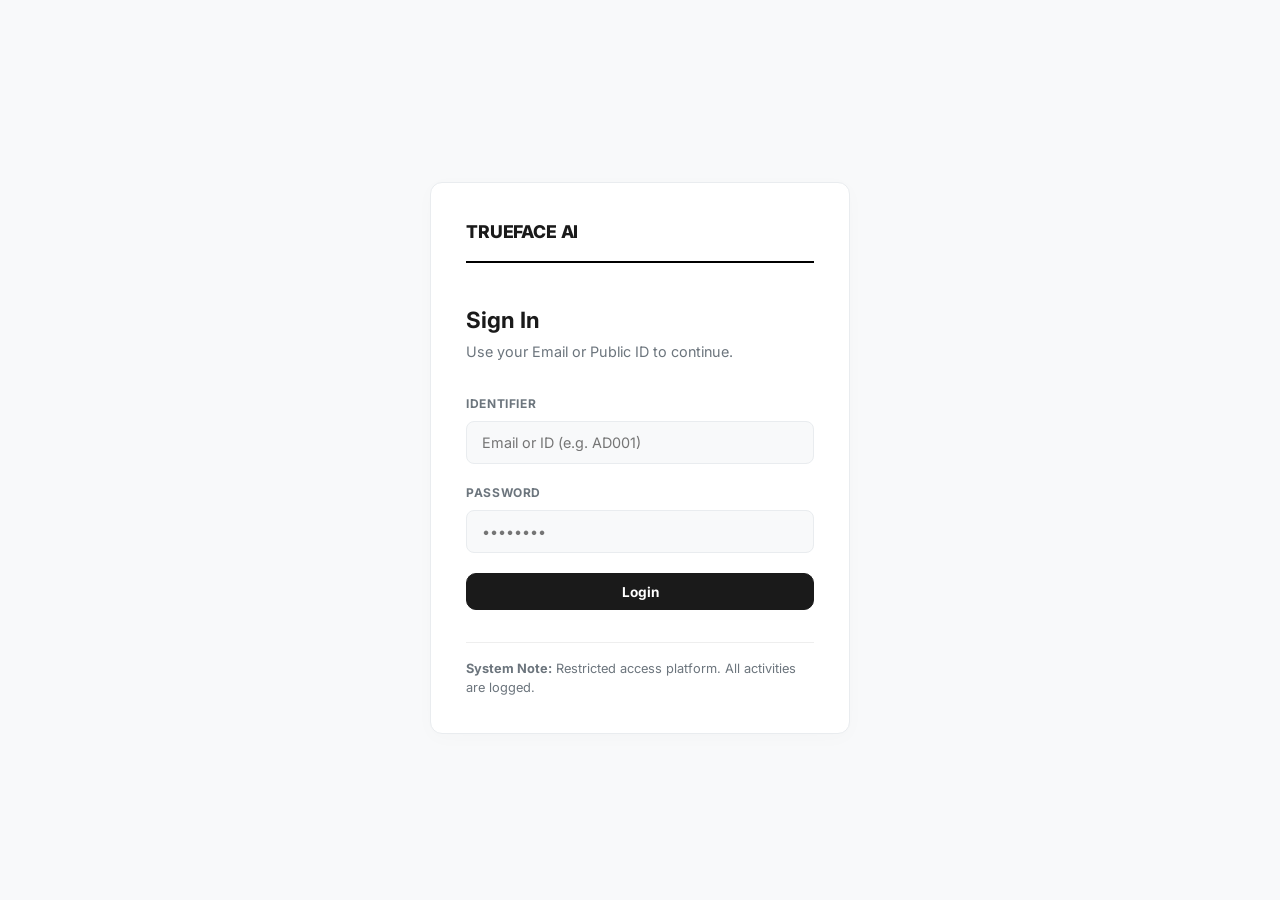
==== commit f836fb81: "added logins, upgraded the ui and migrated to supabase" ====
--- a/frontend/index.html
+++ b/frontend/index.html
@@ -1,157 +1,124 @@
 <!DOCTYPE html>
 <html lang="en">
-
 <head>
     <meta charset="UTF-8">
     <meta name="viewport" content="width=device-width, initial-scale=1.0">
     <title>TrueFace AI - Advanced Occlusion Recognition</title>
     <!-- Fonts -->
-    <link href="https://fonts.googleapis.com/css2?family=Outfit:wght@300;400;500;600;700&display=swap" rel="stylesheet">
-    <!-- Ionicons -->
-    <script type="module" src="https://unpkg.com/ionicons@7.1.0/dist/ionicons/ionicons.esm.js"></script>
-    <script nomodule src="https://unpkg.com/ionicons@7.1.0/dist/ionicons/ionicons.js"></script>
-    <!-- CSS -->
     <link rel="stylesheet" href="css/styles.css">
 </head>
-
 <body>
     <div class="container">
-        <!-- Navigation -->
-        <nav class="navbar glass-panel">
-            <div class="brand">
-                <ion-icon name="scan-outline"></ion-icon>
-                TrueFace AI
-            </div>
-            <div class="nav-links">
-                <a href="index.html" class="nav-link active">
-                    <ion-icon name="home-outline"></ion-icon> Home
-                </a>
-                <a href="history.html" class="nav-link">
-                    <ion-icon name="time-outline"></ion-icon> History
-                </a>
-                <a href="admin.html" class="nav-link">
-                    <ion-icon name="people-outline"></ion-icon> Database
-                </a>
-            </div>
+        <!-- Navigation (Standardized) -->
+        <nav class="navbar">
+            <div class="brand">TrueFace AI</div>
+            <ul class="nav-links">
+                <li><a href="index.html" class="nav-link active">Home</a></li>
+                <li><a href="history.html" class="nav-link">History</a></li>
+                <li data-role="ADMIN"><a href="admin.html" class="nav-link">Admin</a></li>
+                <li style="margin-left: 1rem; border-left: 1px solid var(--border); padding-left: 1rem;">
+                    <span id="user-display" class="text-muted" style="font-size: 0.8rem; font-weight: 600;"></span>
+                </li>
+                <li><a href="#" id="logout-link" class="nav-link logout">Logout</a></li>
+            </ul>
         </nav>
 
         <!-- Hero Section -->
         <header class="hero">
             <h1>Identify Faces <span>Under Occlusion</span></h1>
-            <p>Advanced AI that recognizes individuals even with masks, glasses, or 50% facial coverage.</p>
+            <p class="text-muted">Advanced AI that recognizes individuals even with masks, glasses, or 50% facial coverage.</p>
         </header>
 
-        <!-- Stats -->
-        <div class="stats-container">
-            <div class="glass-panel stat-card">
-                <div class="stat-icon"><ion-icon name="people"></ion-icon></div>
-                <div class="stat-info">
-                    <h3 id="stat-faces">0</h3>
-                    <p>Stored Faces</p>
-                </div>
+        <!-- Stats Grid (Minimalist) -->
+        <div class="home-grid stats-grid" style="margin-bottom: 4rem;">
+            <div class="stark-box stat-card">
+                <p class="text-muted" style="font-size: 0.8rem; text-transform: uppercase; font-weight: 600;">Stored Faces</p>
+                <div class="stat-value" id="stat-faces">0</div>
             </div>
-            <div class="glass-panel stat-card">
-                <div class="stat-icon"><ion-icon name="aperture"></ion-icon></div>
-                <div class="stat-info">
-                    <h3 id="stat-detections">0</h3>
-                    <p>Detections</p>
-                </div>
+            <div class="stark-box stat-card">
+                <p class="text-muted" style="font-size: 0.8rem; text-transform: uppercase; font-weight: 600;">Detections</p>
+                <div class="stat-value" id="stat-detections">0</div>
             </div>
-            <div class="glass-panel stat-card">
-                <div class="stat-icon"><ion-icon name="shield-checkmark"></ion-icon></div>
-                <div class="stat-info">
-                    <h3>95%</h3>
-                    <p>Accuracy</p>
-                </div>
+            <div class="stark-box stat-card">
+                <p class="text-muted" style="font-size: 0.8rem; text-transform: uppercase; font-weight: 600;">Accuracy</p>
+                <div class="stat-value">95%</div>
             </div>
         </div>
 
-        <!-- Upload Section -->
-        <div class="upload-grid">
-            <!-- Image Upload Card -->
-            <div class="glass-panel upload-card" id="drop-zone-image">
-                <div class="icon-wrapper">
-                    <ion-icon name="image-outline"></ion-icon>
-                </div>
-                <h2>Process Image</h2>
-                <p>Detect faces in static photos</p>
+        <!-- Dashboard Grid (FORCED HORIZONTAL) -->
+        <div class="home-grid">
+            <!-- Image Upload -->
+            <div class="stark-box" id="drop-zone-image">
+                <h3>Process Image</h3>
+                <p class="text-muted" style="font-size: 0.8rem; margin-bottom: 2rem;">Detect faces in static photos.</p>
 
                 <div class="upload-area">
-                    <p>Drag & Drop or <span style="color: var(--primary); cursor: pointer;">Browse</span></p>
+                    <p style="font-size: 0.8rem;">Drag & Drop or <span style="text-decoration: underline; cursor: pointer;">Browse</span></p>
                     <input type="file" id="file-input-image" accept="image/*" hidden>
                 </div>
 
                 <div id="preview-container-image" style="display: none; margin-top: 1rem;">
-                    <p id="filename-image" style="color: var(--text-muted); margin-bottom: 1rem;"></p>
-                    <button id="btn-process-image" class="btn btn-primary">
-                        <ion-icon name="analytics-outline"></ion-icon> Analyze Now
-                    </button>
+                    <p id="filename-image" class="text-muted" style="font-size: 0.75rem; margin-bottom: 1rem;"></p>
+                    <button id="btn-process-image" class="btn btn-primary" style="width: 100%;">Analyze Now</button>
                 </div>
             </div>
 
-            <!-- Video Upload Card -->
-            <div class="glass-panel upload-card" id="drop-zone-video">
-                <div class="icon-wrapper">
-                    <ion-icon name="videocam-outline"></ion-icon>
-                </div>
-                <h2>Process Video</h2>
-                <p>Track faces detection in clips</p>
+            <!-- Video Upload -->
+            <div class="stark-box" id="drop-zone-video">
+                <h3>Process Video</h3>
+                <p class="text-muted" style="font-size: 0.8rem; margin-bottom: 2rem;">Track faces in security clips.</p>
 
                 <div class="upload-area">
-                    <p>Drag & Drop or <span style="color: var(--secondary); cursor: pointer;">Browse</span></p>
+                    <p style="font-size: 0.8rem;">Drag & Drop or <span style="text-decoration: underline; cursor: pointer;">Browse</span></p>
                     <input type="file" id="file-input-video" accept="video/*" hidden>
                 </div>
 
                 <div id="preview-container-video" style="display: none; margin-top: 1rem;">
-                    <p id="filename-video" style="color: var(--text-muted); margin-bottom: 1rem;"></p>
-                    <button id="btn-process-video" class="btn btn-primary" style="background: var(--secondary);">
-                        <ion-icon name="play-outline"></ion-icon> Analyze Video
-                    </button>
+                    <p id="filename-video" class="text-muted" style="font-size: 0.75rem; margin-bottom: 1rem;"></p>
+                    <button id="btn-process-video" class="btn btn-primary" style="width: 100%;">Analyze Video</button>
                 </div>
             </div>
 
-            <!-- Add to Database Card -->
-            <div class="glass-panel upload-card" id="drop-zone-database">
-                <div class="icon-wrapper" style="color: var(--success);">
-                    <ion-icon name="person-add-outline"></ion-icon>
-                </div>
-                <h2>Add to Database</h2>
-                <p>Train AI with new faces</p>
+            <!-- Add to Database (MANAGER ONLY) -->
+            <div class="stark-box" id="drop-zone-database" data-role="MANAGER">
+                <h3>Add to Database</h3>
+                <p class="text-muted" style="font-size: 0.8rem; margin-bottom: 2rem;">Train AI with new individuals.</p>
 
                 <div class="upload-area">
-                    <p>Drag & Drop Face Image</p>
+                    <p style="font-size: 0.8rem;">Drop Face Image</p>
                     <input type="file" id="file-input-database" accept="image/*" hidden>
                 </div>
 
-                <div id="database-inputs" style="display: none; margin-top: 1.5rem; text-align: left;">
-                    <div style="margin-bottom: 1rem;">
-                        <label style="font-size: 0.9rem; color: var(--text-muted);">Full Name</label>
-                        <input type="text" id="db-person-name" placeholder="e.g. John Doe"
-                            style="width: 100%; padding: 0.8rem; background: rgba(0,0,0,0.3); border: 1px solid var(--surface-glass-border); color: white; border-radius: 0.5rem; margin-top: 0.3rem;">
+                <div id="database-inputs" style="display: none; margin-top: 1rem; text-align: left;">
+                    <div class="form-group" style="margin-bottom: 1rem;">
+                        <label style="font-size: 0.8rem; font-weight: 600;">Full Name</label>
+                        <input type="text" id="db-person-name" class="form-input" placeholder="e.g. John Doe">
                     </div>
 
-                    <img id="db-preview-img" src=""
-                        style="width: 100%; height: 150px; object-fit: cover; border-radius: 0.5rem; margin-bottom: 1rem; border: 1px solid var(--surface-glass-border);">
+                    <img id="db-preview-img" src="" style="width: 100%; height: 120px; object-fit: cover; border: 1px solid var(--border); margin-bottom: 1rem; border-radius: 8px;">
 
-                    <button id="btn-add-database" class="btn btn-primary"
-                        style="width: 100%; background: var(--success); justify-content: center; color: black;">
-                        <ion-icon name="save-outline"></ion-icon> Save Face
-                    </button>
-                    <p id="db-status-msg"
-                        style="margin-top: 1rem; font-size: 0.9rem; text-align: center; color: var(--text-muted);"></p>
+                    <button id="btn-add-database" class="btn btn-primary" style="width: 100%;">Save Face</button>
+                    <p id="db-status-msg" style="margin-top: 0.75rem; font-size: 0.75rem; text-align: center;" class="text-muted"></p>
                 </div>
             </div>
         </div>
     </div>
 
     <!-- Processing Overlay -->
-    <div id="processing-overlay" class="processing-overlay" style="display: none;">
-        <div class="loader"></div>
-        <h2 style="margin-bottom: 0.5rem;">Analyzing Content</h2>
-        <p style="color: var(--text-muted);">Downloading models (first run) or processing...</p>
+    <div id="processing-overlay" class="processing-overlay" style="display: none; background: rgba(255,255,255,0.95);">
+        <div style="border: 4px solid #eee; border-top: 4px solid black; width: 40px; height: 40px; border-radius: 50%; animation: spin 1s linear infinite; margin-bottom: 1.5rem;"></div>
+        <h3>Analyzing Content</h3>
+        <p class="text-muted">Processing biometric data...</p>
     </div>
 
+    <script src="js/auth.js"></script>
     <script src="js/main.js"></script>
+    <script>
+        // Specific Logout integration
+        document.getElementById('logout-link').onclick = (e) => {
+            e.preventDefault();
+            auth.logout();
+        };
+    </script>
 </body>
-
 </html>
--- a/frontend/css/styles.css
+++ b/frontend/css/styles.css
@@ -1,417 +1,316 @@
-/* TrueFace AI - White Blue Minimal Design System */
-
-@import url('https://fonts.googleapis.com/css2?family=Roboto+Slab:wght@300;400;500;600;700&family=JetBrains+Mono:wght@400;700&display=swap');
+/* TrueFace AI - Soft Minimalist Design System (Premium Reconstruction) */
+
+@import url('https://fonts.googleapis.com/css2?family=Inter:wght@300;400;500;600;700&display=swap');
 
 :root {
-
-    /* Base Colors */
-    --bg-main: #ffffff;
-    --bg-soft: #f5f8ff;
-
-    --surface-main: #ffffff;
-    --surface-soft: #eff6ff;
-
-    --border-soft: rgba(59,130,246,0.2);
-
-    /* Primary Blue Palette */
-    --primary: #3b82f6;
-    --primary-soft: #60a5fa;
-    --primary-light: #dbeafe;
-
-    --secondary: #2563eb;
-    --accent: #93c5fd;
-
-    /* Text */
-    --text-main: #1e293b;
-    --text-muted: #64748b;
-
-    /* Gradients */
-    --gradient-main: linear-gradient(135deg,#3b82f6,#60a5fa);
-
-    /* Shadows */
-    --shadow-sm: 0 2px 6px rgba(59,130,246,0.08);
-    --shadow-lg: 0 12px 30px rgba(59,130,246,0.12);
-}
-
-*{
-    margin:0;
-    padding:0;
-    box-sizing:border-box;
-    font-family:'Roboto Slab',serif;
-}
-
-body{
-
-    background-color:var(--bg-main);
-
-    background-image:
-    radial-gradient(circle at 10% 20%, rgba(59,130,246,0.08) 0%, transparent 40%),
-    radial-gradient(circle at 90% 80%, rgba(96,165,250,0.08) 0%, transparent 40%);
-
-    color:var(--text-main);
-    line-height:1.6;
-    min-height:100vh;
-}
-
-/* Animations */
-
-@keyframes fadeIn{
-from{opacity:0;transform:translateY(20px);}
-to{opacity:1;transform:translateY(0);}
-}
-
-@keyframes spin{
-to{transform:rotate(360deg);}
-}
-
-/* Layout */
-
-.container{
-max-width:1200px;
-margin:0 auto;
-padding:2rem;
-}
-
-/* Glass Panels */
-
-.glass-panel{
-background:rgba(219,234,254);
-border:1px solid var(--border-soft);
-border-radius:1.5rem;
-box-shadow:var(--shadow-lg);
-}
-
-/* Navbar */
-
-.navbar{
-display:flex;
-justify-content:space-between;
-align-items:center;
-padding:1rem 2rem;
-margin-bottom:3rem;
-position:sticky;
-top:1rem;
-z-index:100;
-}
-
-.brand{
-flex-direction: row;
-align-items: center;
-font-size:1.5rem;
-font-weight:700;
-background:var(--gradient-main);
--webkit-background-clip:text;
--webkit-text-fill-color:transparent;
-}
-
-.nav-links{
-display:flex;
-gap:2rem;
-background:rgba(219,234,254,0.4);
-padding:0.5rem 1.5rem;
-border-radius:2rem;
-border:1px solid var(--border-soft);
-}
-
-.nav-link{
-color:var(--text-muted);
-text-decoration:none;
-font-weight:500;
-padding:0.5rem 1rem;
-border-radius:1rem;
-transition:all .3s ease;
-}
-
-.nav-link:hover,
-.nav-link.active{
-background:var(--primary-light);
-color:var(--primary);
-}
-
-/* Hero */
-
-.hero{
-text-align:center;
-padding:4rem 0;
-animation:fadeIn .8s ease-out;
-}
-
-.hero h1{
-font-size:3.5rem;
-margin-bottom:1rem;
-}
-
-.hero h1 span{
-background:var(--gradient-main);
--webkit-background-clip:text;
--webkit-text-fill-color:transparent;
-}
-
-.hero p{
-color:var(--text-muted);
-max-width:600px;
-margin:0 auto 3rem;
-}
-
-/* Upload Cards */
-
-.upload-grid{
-display:grid;
-grid-template-columns:repeat(auto-fit,minmax(350px,1fr));
-gap:2rem;
-margin-bottom:4rem;
-}
-
-.upload-card{
-padding:3rem 2rem;
-text-align:center;
-cursor:pointer;
-transition:all .3s ease;
-border-radius:1.5rem;
-background:var(--surface-soft);
-border:1px solid var(--border-soft);
-}
-
-.upload-card:hover{
-transform:translateY(-4px);
-box-shadow:var(--shadow-lg);
-}
-
-/* Icons */
-
-.icon-wrapper{
-width:80px;
-height:80px;
-background:var(--primary-light);
-border-radius:50%;
-display:flex;
-align-items:center;
-justify-content:center;
-margin:0 auto 1.5rem;
-color:var(--primary);
-font-size:2rem;
+    --bg: #f8f9fa;
+    --surface: #ffffff;
+    --text: #1a1a1a;
+    --text-muted: #6c757d;
+    --border: #e9ecef;
+    --border-dark: #1a1a1a;
+    --radius: 12px;
+    --shadow-sm: 0 4px 20px rgba(0, 0, 0, 0.02);
+    --shadow-md: 0 10px 30px rgba(0, 0, 0, 0.04);
+}
+
+* {
+    margin: 0;
+    padding: 0;
+    box-sizing: border-box;
+    font-family: 'Inter', sans-serif;
+}
+
+body {
+    background-color: var(--bg);
+    color: var(--text);
+    line-height: 1.5;
+    min-height: 100vh;
+}
+
+.container {
+    max-width: 1200px;
+    margin: 0 auto;
+    padding: 1.5rem;
+}
+
+/* Global Navbar (Pill Design) */
+.navbar {
+    display: flex;
+    justify-content: space-between;
+    align-items: center;
+    padding: 0.75rem 2rem;
+    background: var(--surface);
+    border: 1px solid var(--border);
+    border-radius: 100px;
+    margin-bottom: 3rem;
+    box-shadow: var(--shadow-sm);
+    position: sticky;
+    top: 1rem;
+    z-index: 1000;
+}
+
+.brand {
+    font-size: 1.1rem;
+    font-weight: 800;
+    text-transform: uppercase;
+    letter-spacing: -0.01em;
+}
+
+.nav-links {
+    display: flex;
+    align-items: center;
+    gap: 1.5rem;
+    list-style: none;
+}
+
+.nav-link {
+    color: var(--text-muted);
+    text-decoration: none;
+    font-weight: 600;
+    font-size: 0.85rem;
+}
+
+.nav-link.active {
+    color: var(--text);
+}
+
+.nav-link.logout {
+    background: var(--bg);
+    padding: 0.5rem 1.25rem;
+    border-radius: 100px;
+    color: var(--text);
+}
+
+.auth-container {
+    display: flex;
+    align-items: center;
+    justify-content: center;
+    min-height: 100vh;
+}
+
+.auth-form {
+    width: 100%;
+    max-width: 420px;
+    /* KEY FIX */
+}
+
+/* Home Dashboard Grid (FORCED HORIZONTAL) */
+.home-grid {
+    display: flex;
+    flex-direction: row;
+    align-items: stretch;
+    justify-content: space-between;
+    gap: 1.5rem;
+    width: 100%;
+}
+
+.home-grid>div {
+    flex: 1;
+}
+
+/* Results Layout (FIXED SPLIT) */
+.results-layout {
+    display: grid;
+    grid-template-columns: 1.4fr 1fr;
+    gap: 2rem;
+    align-items: start;
+}
+
+/* Box Components */
+.stark-box {
+    background: var(--surface);
+    border: 1px solid var(--border);
+    border-radius: var(--radius);
+    padding: 1.5rem;
+    margin-top: 1rem;
+    box-shadow: var(--shadow-sm);
+}
+
+/* Premium Detection Item */
+.detection-item-premium {
+    display: flex;
+    gap: 1.5rem;
+    padding: 1.25rem;
+    background: var(--surface);
+    border: 1px solid var(--border);
+    border-radius: var(--radius);
+    margin-bottom: 1rem;
+    align-items: center;
+    transition: transform 0.2s;
+}
+
+.detection-item-premium:hover {
+    transform: translateX(4px);
+    border-color: var(--text);
+}
+
+.face-thumb-lg {
+    width: 72px;
+    height: 72px;
+    object-fit: cover;
+    border-radius: 8px;
+    border: 1px solid var(--border);
+}
+
+.status-badge {
+    display: inline-block;
+    font-size: 0.65rem;
+    font-weight: 800;
+    text-transform: uppercase;
+    padding: 2px 8px;
+    border: 1.5px solid var(--text);
+    border-radius: 4px;
+    margin-bottom: 0.5rem;
+}
+
+/* Buttons */
+.btn {
+    display: inline-flex;
+    align-items: center;
+    justify-content: center;
+    padding: 0.6rem 1.5rem;
+    border-radius: 10px;
+    font-weight: 700;
+    font-size: 0.85rem;
+    cursor: pointer;
+    transition: all 0.2s;
+    border: 1px solid var(--text);
+}
+
+.btn-primary {
+    background: var(--text);
+    color: white;
+}
+
+.btn-primary:hover {
+    opacity: 0.9;
+    transform: translateY(-1px);
+}
+
+.btn-secondary {
+    background: white;
+    color: var(--text);
+    border-color: var(--border);
+}
+
+/* Shifting Toggle (Tabs) */
+.tab-switcher {
+    display: flex;
+    background: #e9ecef;
+    padding: 4px;
+    border-radius: 14px;
+    margin-bottom: 2.5rem;
+    max-width: 480px;
+    margin-left: auto;
+    margin-right: auto;
+}
+
+.tab-btn {
+    flex: 1;
+    padding: 0.8rem 1rem;
+    border: none;
+    background: none;
+    font-weight: 700;
+    font-size: 0.85rem;
+    cursor: pointer;
+    border-radius: 11px;
+    transition: all 0.25s cubic-bezier(0.4, 0, 0.2, 1);
+    color: var(--text-muted);
+}
+
+.tab-btn.active {
+    background: var(--surface);
+    color: var(--text);
+    box-shadow: 0 4px 12px rgba(0, 0, 0, 0.05);
+}
+
+.auth-form h2 {
+    font-size: 1.4rem;
+    margin-bottom: 0.3rem;
+}
+
+.auth-form .text-muted {
+    font-size: 0.85rem;
+}
+
+/* Vertical Form Group */
+.form-group {
+    display: flex;
+    flex-direction: column;
+    gap: 0.5rem;
+    margin-bottom: 1.25rem;
+    text-align: left;
+}
+
+.form-group label {
+    font-size: 0.75rem;
+    font-weight: 700;
+    text-transform: uppercase;
+    color: var(--text-muted);
+    letter-spacing: 0.05em;
+}
+
+.form-input {
+    width: 100%;
+    padding: 0.75rem 0.9rem;
+    border-radius: 8px;
+    border: 1px solid var(--border);
+    background: var(--bg);
+    font-size: 0.9rem;
+    transition: all 0.2s ease;
+}
+
+.form-input:focus {
+    outline: none;
+    border-color: var(--text);
+    background: white;
 }
 
 /* Upload Area */
-
-.upload-area{
-border:2px dashed var(--border-soft);
-border-radius:1rem;
-padding:2rem;
-margin-top:1.5rem;
-transition:all .3s ease;
-}
-
-.upload-area:hover,
-.upload-area.drag-over{
-border-color:var(--primary);
-background:var(--primary-light);
-}
-
-/* Buttons */
-
-.btn{
-display:inline-flex;
-align-items:center;
-gap:.75rem;
-padding:.875rem 2rem;
-border-radius:1rem;
-font-weight:600;
-border:none;
-cursor:pointer;
-transition:.3s;
-}
-
-.btn-primary{
-background:var(--gradient-main);
-color:white;
-}
-
-.btn-primary:hover{
-background:var(--secondary);
-}
-
-.btn-secondary{
-background:var(--primary-light);
-color:var(--secondary);
-border:1px solid var(--accent);
-}
-
-.btn-secondary:hover{
-background:var(--accent);
-}
-
-/* Stats */
-
-.stats-container{
-display:grid;
-grid-template-columns:repeat(3,1fr);
-gap:1.5rem;
-margin-bottom:4rem;
-}
-
-.stat-card{
-padding:1.5rem;
-display:flex;
-align-items:center;
-gap:1.5rem;
-}
-
-.stat-icon{
-width:50px;
-height:50px;
-background:var(--primary-light);
-color:var(--primary);
-border-radius:1rem;
-display:flex;
-align-items:center;
-justify-content:center;
-font-size:1.5rem;
-}
-
-.stat-info h3{
-font-size:2rem;
-}
-
-.stat-info p{
-color:var(--text-muted);
-font-size:.85rem;
-}
-
-/* Results */
-
-.results-container{
-display:grid;
-grid-template-columns:1.5fr 1fr;
-gap:2rem;
-}
-
-.image-preview-card{
-min-height:400px;
-display:flex;
-align-items:center;
-justify-content:center;
-background:#eef4ff;
-border-radius:1rem;
-}
-
-.image-preview-card img{
-max-width:100%;
-max-height:500px;
-border-radius:.5rem;
-}
-
-/* Detection Cards */
-
-.detections-list{
-display:flex;
-flex-direction:column;
-gap:1rem;
-max-height:600px;
-overflow-y:auto;
-}
-
-.detection-card{
-background:var(--primary-light);
-padding:1rem;
-border-radius:1rem;
-display:flex;
-gap:1rem;
-align-items:center;
-border:1px solid var(--border-soft);
-transition:.3s;
-}
-
-.detection-card:hover{
-background:#bfdbfe;
-border-color:var(--primary);
-}
-
-.face-thumbnail{
-width:60px;
-height:60px;
-border-radius:.75rem;
-object-fit:cover;
-border:2px solid var(--accent);
-}
-
-/* Progress */
-
-.match-score{
-height:6px;
-background:#e0e7ff;
-border-radius:3px;
-margin-top:.5rem;
-overflow:hidden;
-}
-
-.match-score-fill{
-height:100%;
-background:var(--gradient-main);
-transition:width 1s ease-out;
-}
-
-/* Loader */
-
-.processing-overlay{
-position:fixed;
-top:0;
-left:0;
-width:100%;
-height:100%;
-background:rgba(255,255,255,0.85);
-display:flex;
-flex-direction:column;
-align-items:center;
-justify-content:center;
-z-index:1000;
-}
-
-.loader{
-width:60px;
-height:60px;
-border:4px solid #dbeafe;
-border-top-color:var(--primary);
-border-radius:50%;
-animation:spin 1s linear infinite;
-}
-
-/* Scrollbar */
-
-::-webkit-scrollbar{
-width:8px;
-}
-
-::-webkit-scrollbar-thumb{
-background:var(--primary-soft);
-border-radius:4px;
-}
-
-/* Responsive */
-
-@media(max-width:768px){
-
-.navbar{
-flex-direction:column;
-gap:1rem;
-}
-
-.nav-links{
-width:100%;
-justify-content:center;
-overflow-x:auto;
-}
-
-.stats-container{
-grid-template-columns:1fr;
-}
-
-.results-container{
-grid-template-columns:1fr;
-}
-
-.hero h1{
-font-size:2.5rem;
-}
-
+.upload-area {
+    background: var(--bg);
+    border: 2px dashed var(--border);
+    padding: 2rem;
+    text-align: center;
+    border-radius: var(--radius);
+    margin: 1.5rem 0;
+}
+
+/* Processing Overlay (Standardized) */
+.processing-overlay {
+    position: fixed;
+    inset: 0;
+    display: none;
+    flex-direction: column;
+    align-items: center;
+    justify-content: center;
+    background: rgba(255, 255, 255, 0.9);
+    backdrop-filter: blur(8px);
+    z-index: 9999;
+}
+
+@keyframes spin {
+    to {
+        transform: rotate(360deg);
+    }
+}
+
+/* Shared Utilities */
+.text-muted {
+    color: var(--text-muted);
+    font-size: 0.9rem;
+}
+
+.hidden {
+    display: none !important;
+}
+
+/* Responsive (Stack only on Mobile) */
+@media (max-width: 992px) {
+
+    .home-grid,
+    .results-layout {
+        grid-template-columns: 1fr;
+    }
 }
